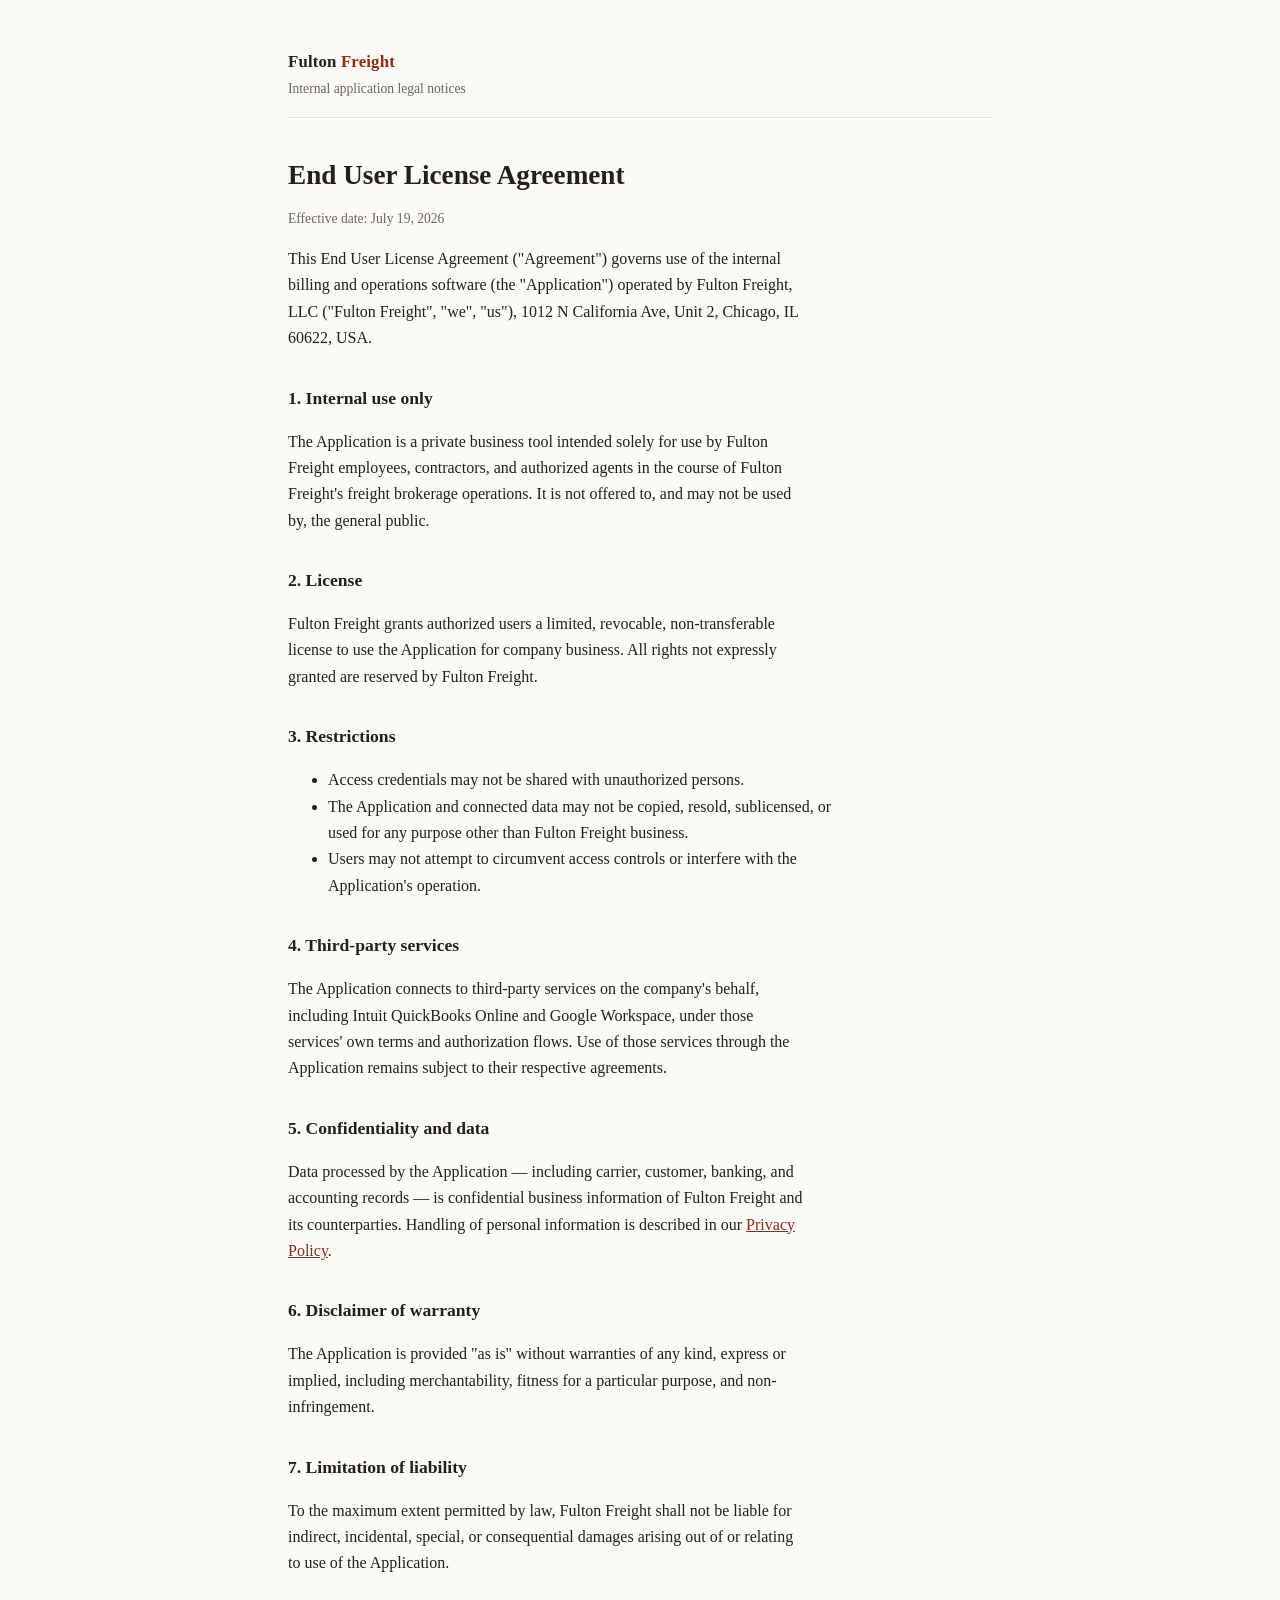
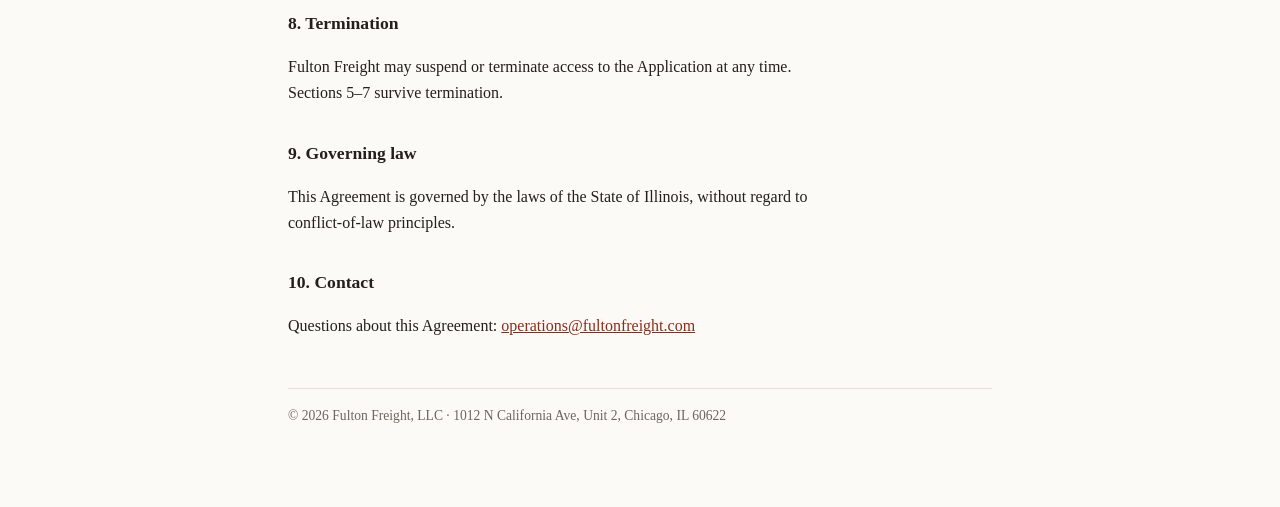
==== eula.html @ 10259112 "Fulton Freight app pages: EULA, privacy policy, QBO OAuth forwarder Static pages served at app.fulto" ====
<!doctype html>
<html lang="en">
<head>
<meta charset="utf-8">
<meta name="viewport" content="width=device-width, initial-scale=1">
<title>End User License Agreement — Fulton Freight Billing Tools</title>
<link rel="stylesheet" href="assets/site.css">
</head>
<body>
<header class="site">
  <div class="wordmark">Fulton <span>Freight</span></div>
  <div class="doc-meta">Internal application legal notices</div>
</header>
<main>
<h1>End User License Agreement</h1>
<p class="doc-meta">Effective date: July 19, 2026</p>

<p>This End User License Agreement ("Agreement") governs use of the internal
billing and operations software (the "Application") operated by Fulton
Freight, LLC ("Fulton Freight", "we", "us"), 1012 N California Ave, Unit 2,
Chicago, IL 60622, USA.</p>

<h2>1. Internal use only</h2>
<p>The Application is a private business tool intended solely for use by
Fulton Freight employees, contractors, and authorized agents in the course of
Fulton Freight's freight brokerage operations. It is not offered to, and may
not be used by, the general public.</p>

<h2>2. License</h2>
<p>Fulton Freight grants authorized users a limited, revocable,
non-transferable license to use the Application for company business. All
rights not expressly granted are reserved by Fulton Freight.</p>

<h2>3. Restrictions</h2>
<ul>
  <li>Access credentials may not be shared with unauthorized persons.</li>
  <li>The Application and connected data may not be copied, resold,
  sublicensed, or used for any purpose other than Fulton Freight business.</li>
  <li>Users may not attempt to circumvent access controls or interfere with
  the Application's operation.</li>
</ul>

<h2>4. Third-party services</h2>
<p>The Application connects to third-party services on the company's behalf,
including Intuit QuickBooks Online and Google Workspace, under those
services' own terms and authorization flows. Use of those services through
the Application remains subject to their respective agreements.</p>

<h2>5. Confidentiality and data</h2>
<p>Data processed by the Application — including carrier, customer, banking,
and accounting records — is confidential business information of Fulton
Freight and its counterparties. Handling of personal information is described
in our <a href="privacy.html">Privacy Policy</a>.</p>

<h2>6. Disclaimer of warranty</h2>
<p>The Application is provided "as is" without warranties of any kind,
express or implied, including merchantability, fitness for a particular
purpose, and non-infringement.</p>

<h2>7. Limitation of liability</h2>
<p>To the maximum extent permitted by law, Fulton Freight shall not be liable
for indirect, incidental, special, or consequential damages arising out of or
relating to use of the Application.</p>

<h2>8. Termination</h2>
<p>Fulton Freight may suspend or terminate access to the Application at any
time. Sections 5–7 survive termination.</p>

<h2>9. Governing law</h2>
<p>This Agreement is governed by the laws of the State of Illinois, without
regard to conflict-of-law principles.</p>

<h2>10. Contact</h2>
<p>Questions about this Agreement: <a href="mailto:operations@fultonfreight.com">operations@fultonfreight.com</a></p>
</main>
<div class="footer">© 2026 Fulton Freight, LLC · 1012 N California Ave, Unit 2, Chicago, IL 60622</div>
</body>
</html>
---- assets/site.css ----
:root {
  --paper: #fbfaf7;
  --ink: #23201c;
  --muted: #6b665e;
  --line: #e4e0d8;
  --accent: #8c2d19;
}
@media (prefers-color-scheme: dark) {
  :root { --paper: #1b1916; --ink: #ece8e1; --muted: #a29b90; --line: #37332d; --accent: #d96a4a; }
}
* { box-sizing: border-box; }
body {
  margin: 0;
  background: var(--paper);
  color: var(--ink);
  font: 16px/1.65 Georgia, 'Times New Roman', serif;
  padding: 3rem 1.25rem 5rem;
}
main { max-width: 44rem; margin: 0 auto; }
header.site { max-width: 44rem; margin: 0 auto 2.5rem; border-bottom: 1px solid var(--line); padding-bottom: 1rem; }
.wordmark { font-weight: 700; letter-spacing: 0.01em; font-size: 1.05rem; }
.wordmark span { color: var(--accent); }
.doc-meta { color: var(--muted); font-size: 0.85rem; margin-top: 0.15rem; }
h1 { font-size: 1.7rem; line-height: 1.25; margin: 0 0 1rem; text-wrap: balance; }
h2 { font-size: 1.1rem; margin: 2rem 0 0.5rem; }
p, li { max-width: 65ch; }
a { color: var(--accent); }
.footer { max-width: 44rem; margin: 3rem auto 0; padding-top: 1rem; border-top: 1px solid var(--line); color: var(--muted); font-size: 0.85rem; }
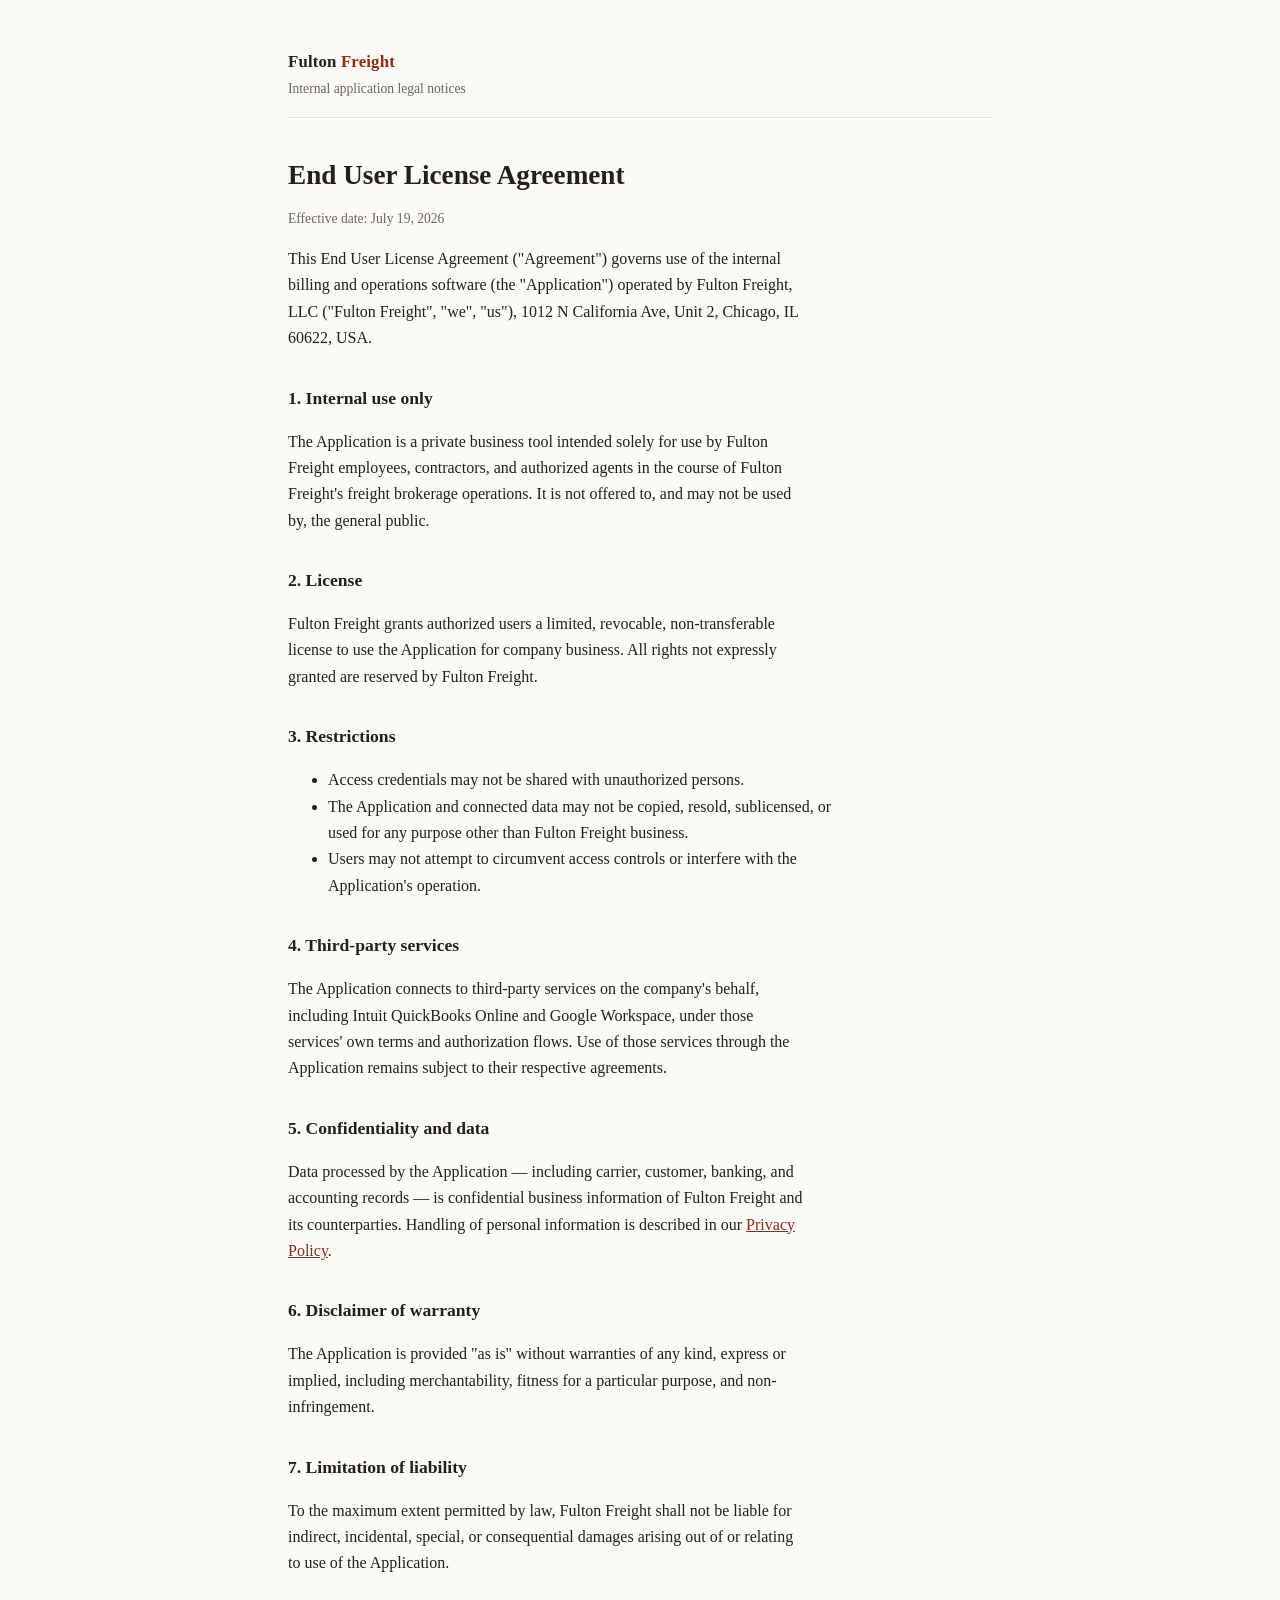
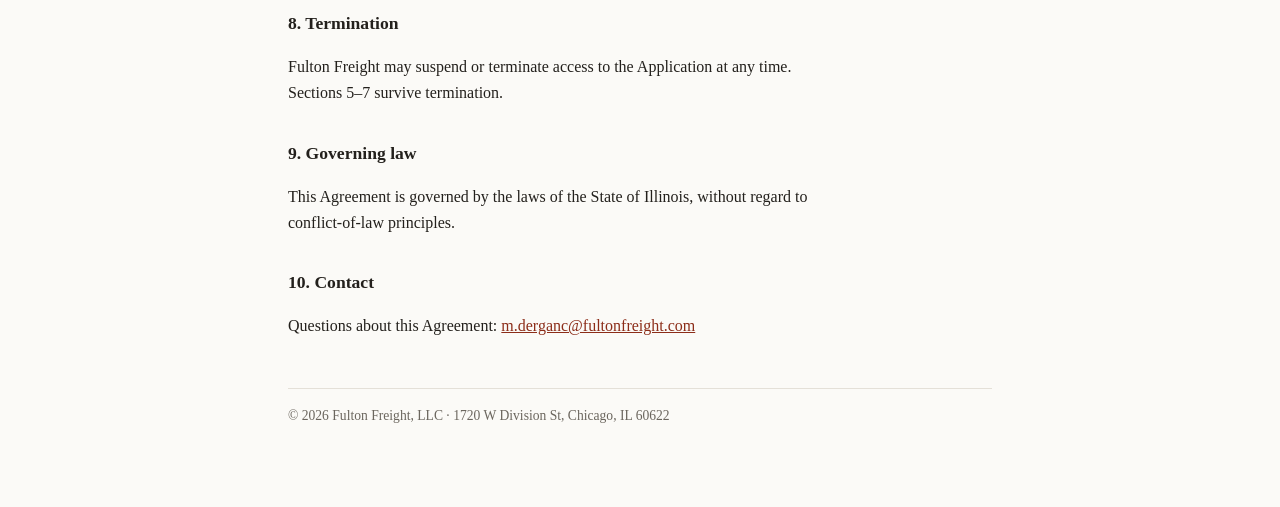
==== commit b30d2207: "Update contact email and company address Co-Authored-By: Claude Fable 5 <noreply@anthropic.com>" ====
--- a/eula.html
+++ b/eula.html
@@ -71,8 +71,8 @@
 regard to conflict-of-law principles.</p>
 
 <h2>10. Contact</h2>
-<p>Questions about this Agreement: <a href="mailto:operations@fultonfreight.com">operations@fultonfreight.com</a></p>
+<p>Questions about this Agreement: <a href="mailto:m.derganc@fultonfreight.com">m.derganc@fultonfreight.com</a></p>
 </main>
-<div class="footer">© 2026 Fulton Freight, LLC · 1012 N California Ave, Unit 2, Chicago, IL 60622</div>
+<div class="footer">© 2026 Fulton Freight, LLC · 1720 W Division St, Chicago, IL 60622</div>
 </body>
 </html>
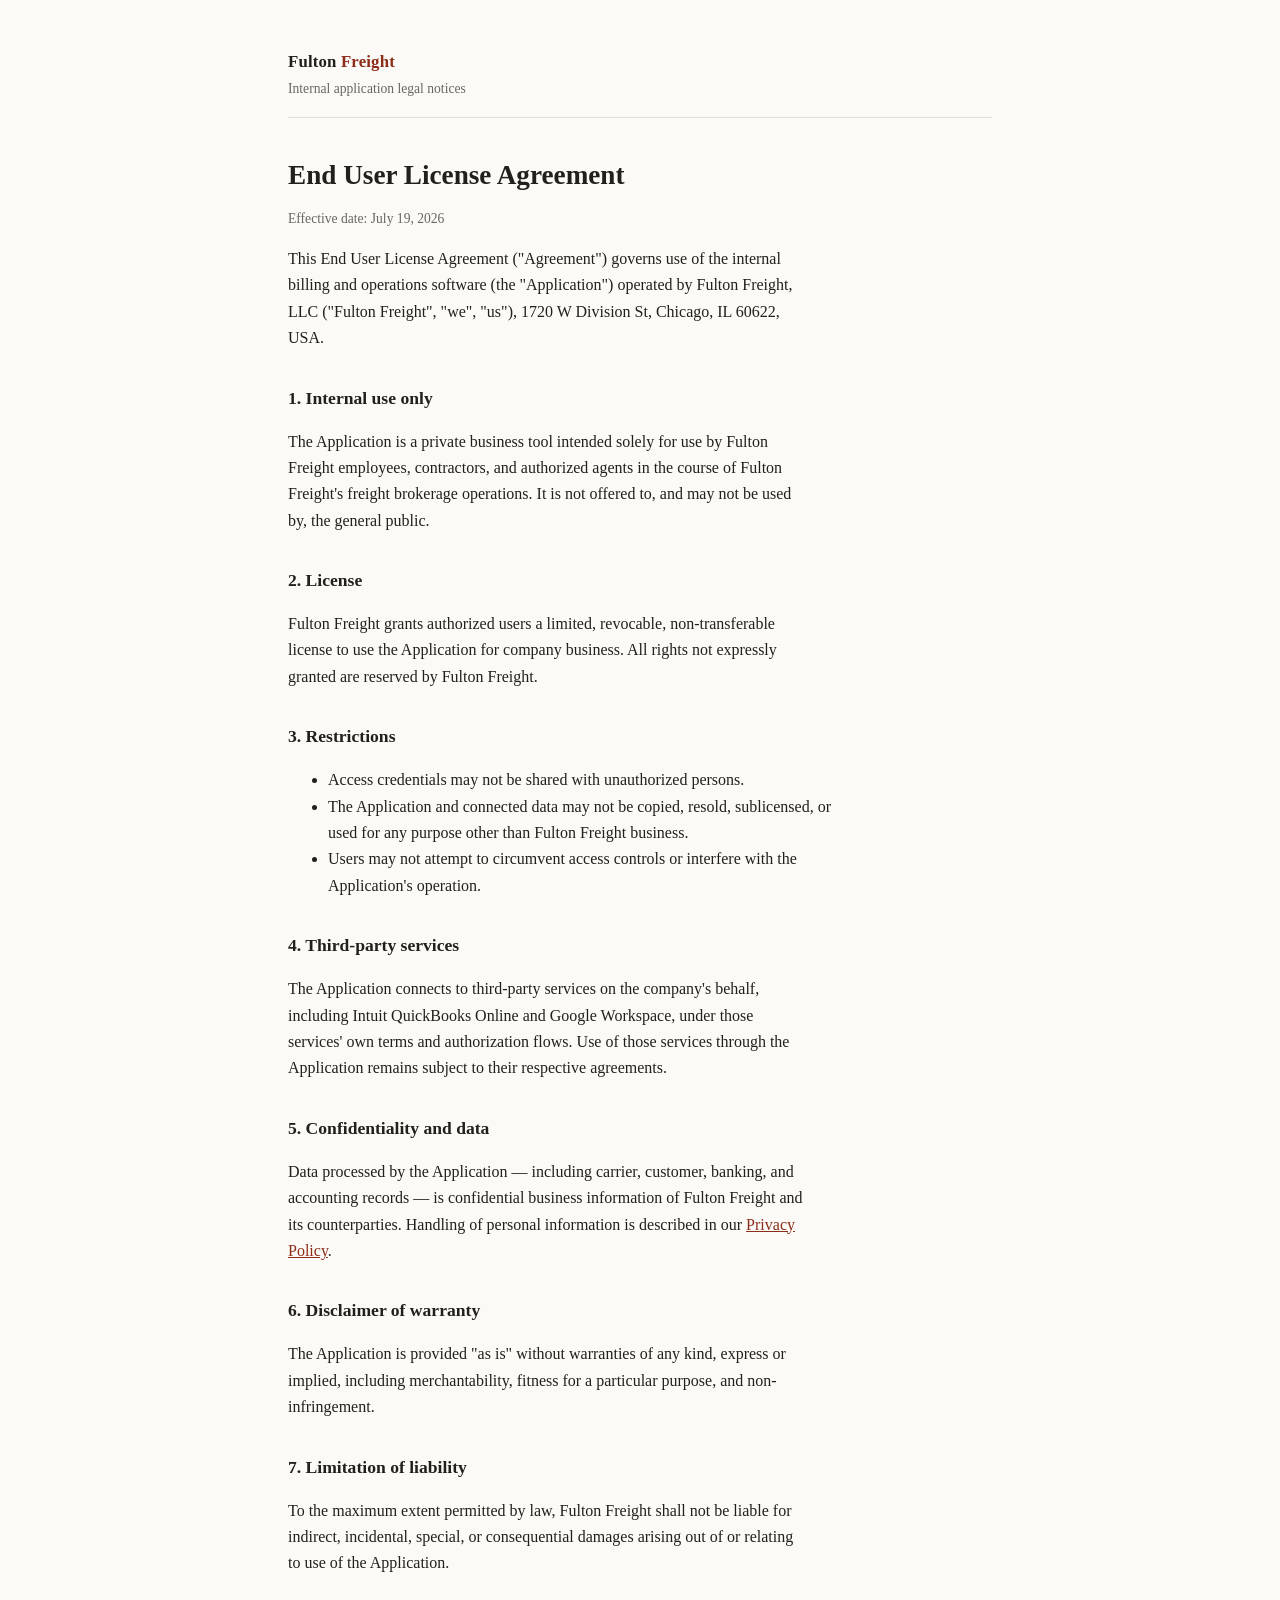
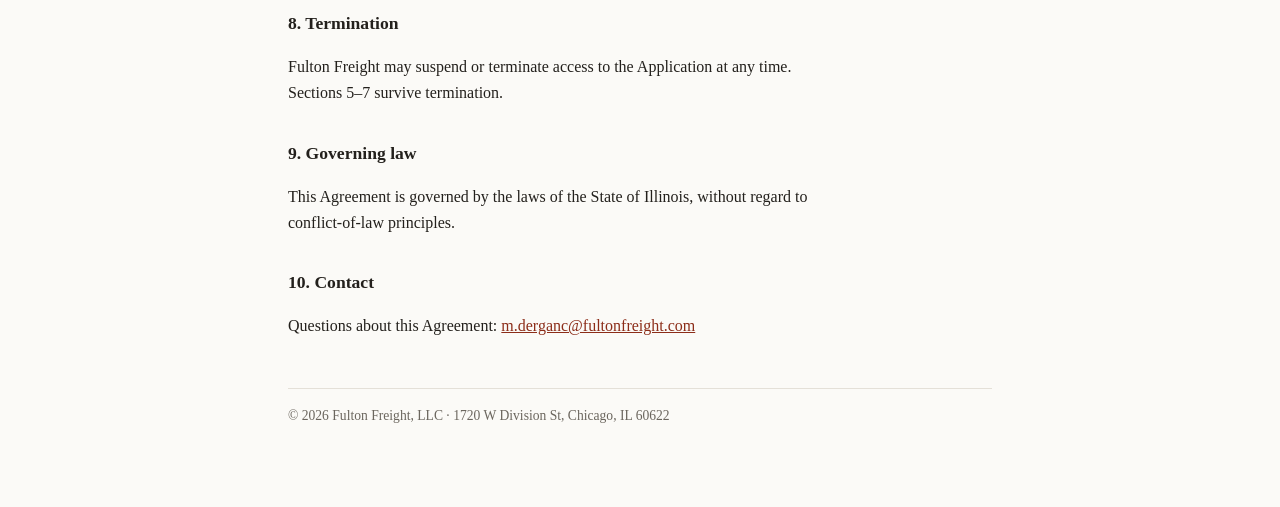
==== commit c24ad3e3: "Fix remaining old address; add connect/disconnect pages for Intuit URLs Co-Authored-By: Claude Fable" ====
--- a/eula.html
+++ b/eula.html
@@ -17,7 +17,7 @@
 
 <p>This End User License Agreement ("Agreement") governs use of the internal
 billing and operations software (the "Application") operated by Fulton
-Freight, LLC ("Fulton Freight", "we", "us"), 1012 N California Ave, Unit 2,
+Freight, LLC ("Fulton Freight", "we", "us"), 1720 W Division St,
 Chicago, IL 60622, USA.</p>
 
 <h2>1. Internal use only</h2>
